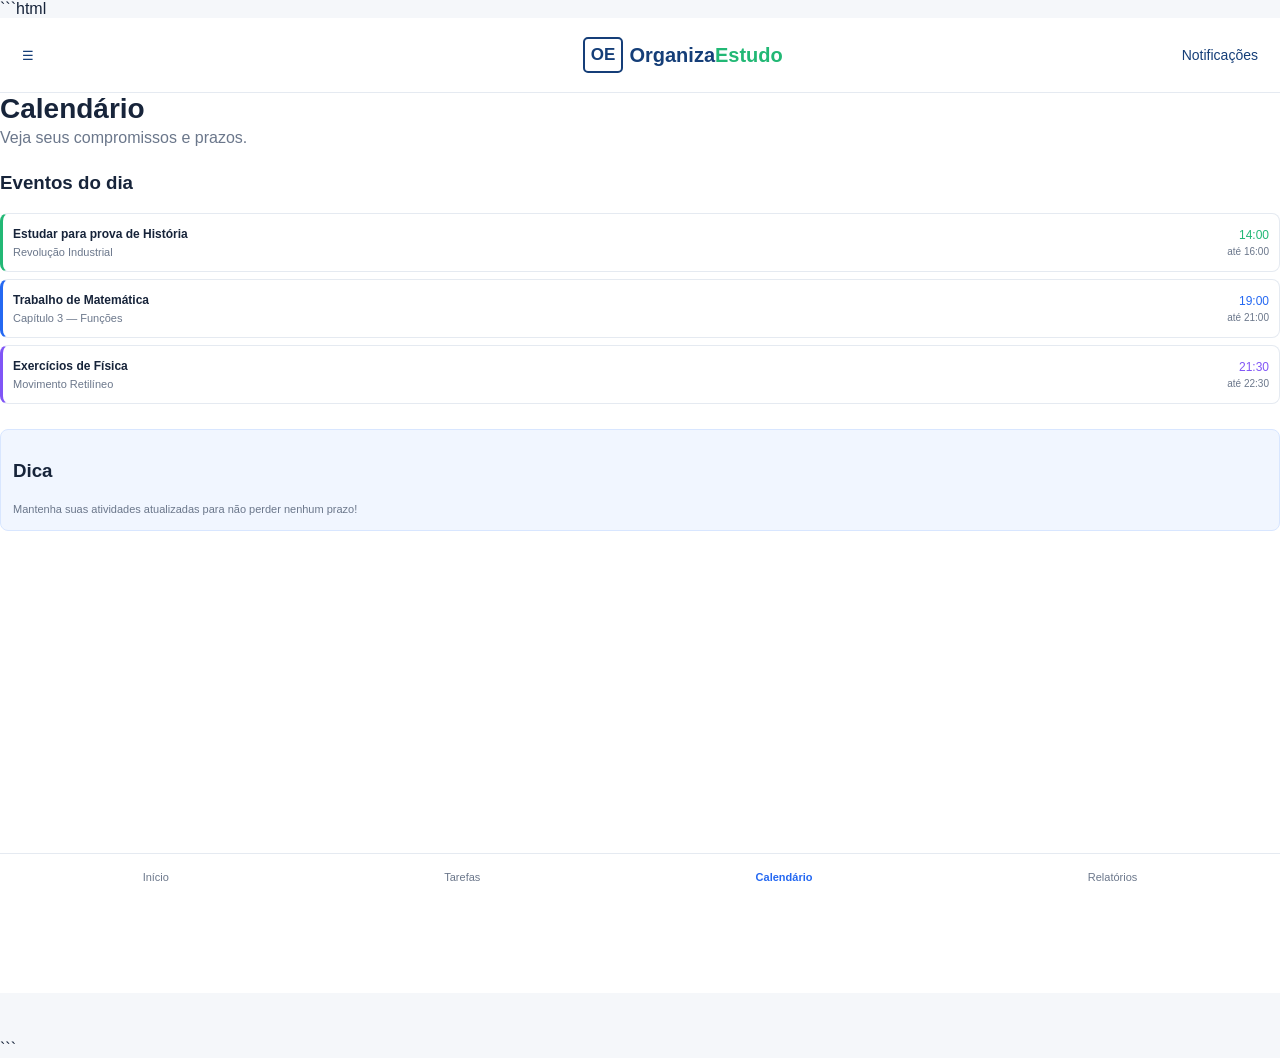
==== relatorio.html @ e1ddf8e2 "uv" ====
```html
<!DOCTYPE html>
<html lang="pt-BR">
<head>
    <meta charset="UTF-8">
    <meta name="viewport" content="width=device-width, initial-scale=1.0">
    <title>Calendário - OrganizaEstudo</title>
    <link rel="stylesheet" href="calendario.css">
</head>
<body>

    <header>
        <button id="menu">☰</button>

        <div class="logo">
            <span class="desenho">OE</span>
            <h2>Organiza<span>Estudo</span></h2>
        </div>

        <button id="sino">Notificações</button>
    </header>

    <main>
        <h1>Calendário</h1>
        <p class="subtitulo">Veja seus compromissos e prazos.</p>

        <section class="eventos">
            <h3>Eventos do dia</h3>

            <div class="evento verde">
                <div class="informacoes">
                    <strong>Estudar para prova de História</strong>
                    <p>Revolução Industrial</p>
                </div>

                <div class="horario">
                    <span>14:00</span>
                    <small>até 16:00</small>
                </div>
            </div>

            <div class="evento azul">
                <div class="informacoes">
                    <strong>Trabalho de Matemática</strong>
                    <p>Capítulo 3 — Funções</p>
                </div>

                <div class="horario">
                    <span>19:00</span>
                    <small>até 21:00</small>
                </div>
            </div>

            <div class="evento roxo">
                <div class="informacoes">
                    <strong>Exercícios de Física</strong>
                    <p>Movimento Retilíneo</p>
                </div>

                <div class="horario">
                    <span>21:30</span>
                    <small>até 22:30</small>
                </div>
            </div>
        </section>

        <section class="dica">
            <h3>Dica</h3>
            <p>Mantenha suas atividades atualizadas para não perder nenhum prazo!</p>
        </section>

    </main>

    <footer>
        <button onclick="location.href='index.html'">Início</button>
        <button onclick="location.href='tarefas.html'">Tarefas</button>
        <button class="ativo">Calendário</button>
        <button id="relatorios">Relatórios</button>
    </footer>

    <script src="calendario.js"></script>
</body>
</html>
```
---- calendario.css ----
* {
    box-sizing: border-box;
}

body {
    margin: 0;
    font-family: Arial, sans-serif;
    color: #17243a;
    background: #f5f7fa;
}

header {
    background: white;
    display: flex;
    align-items: center;
    justify-content: space-between;
    border-bottom: 1px solid #ddd;
}

button {
    cursor: pointer;
    font-family: Arial, sans-serif;
}

header button {
    background: white;
    border: none;
    color: #153e78;
}

.logo {
    height: 50px;
    width: 50px;

    display: flex;
    align-items: center;
    gap: 8px;
}

.logo h2 {
    font-size: 20px;
    margin: 0;
    color: #153e78;
}

.logo h2 span {
    color: #22b875;
}

.logo img {
    width: 100%;
    height: 100%;
}
.desenho {
    border: 2px solid #153e78;
    border-radius: 5px;
    font-weight: bold;
    color: #153e78;
}

header {
    display: flex;
    align-items: center;
    justify-content: space-between;
    padding: 12px 16px;
    background: white;
    border-bottom: 1px solid #e5eaf1;
}

header button {
    border: none;
    background: white;
    color: #153e78;
}

#sino {
    font-size: 14px;
}

.logo {
    display: flex;
    align-items: center;
    gap: 6px;
}

.desenho {
    border: 2px solid #153e78;
    padding: 6px;
    border-radius: 5px;
    font-weight: bold;
    color: #153e78;
    font-size: 17px;
}

.logo h2 {
    font-size: 20px;
    margin: 0;
    color: #153e78;
}

.logo h2 span {
    color: #22b875;
}

main {
    width: 100%;
    max-width: none;
    min-height: calc(100vh - 100px);
    margin: 0;
    margin-top:0;
    background: white;
    min-height: 100vh;
}

h1 {
    font-size: 28px;
    margin: 0 0 4px;
}

.subtitulo {
    color: #6b778b;
    font-size: 16px;
    margin: 0 0 25px;
}

.titulo {
    font-size: 18px;
    margin: 0 0 8px;
}

.data {
    color: #2468f2;
    font-size: 15px;
    margin-bottom: 12px;
}

.evento {
    display: flex;
    align-items: center;
    gap: 10px;
    padding: 13px 10px;
    margin-bottom: 7px;
    border: 1px solid #e5eaf1;
    border-left: 3px solid;
    border-radius: 8px;
}

.evento .icone {
    width: 30px;
    height: 30px;
    display: flex;
    align-items: center;
    justify-content: center;
    border-radius: 50%;
    font-size: 21px;
    flex-shrink: 0;
}

.verde {
    border-left-color: #22b875;
}

.verde .icone {
    background: #e2f7ec;
    color: #22b875;
}

.azul {
    border-left-color: #2468f2;
}

.azul .icone {
    background: #e7f0ff;
    color: #2468f2;
}

.roxo {
    border-left-color: #8055f6;
}

.roxo .icone {
    background: #f0eaff;
    color: #8055f6;
}

.informacoes {
    flex: 1;
    min-width: 0;
}

.informacoes strong {
    display: block;
    font-size: 12px;
    margin-bottom: 5px;
}

.informacoes p {
    margin: 0;
    color: #6b778b;
    font-size: 11px;
}

.horario {
    display: flex;
    flex-direction: column;
    align-items: flex-end;
    gap: 4px;
    white-space: nowrap;
}

.horario span {
    color: #2468f2;
    font-size: 12px;
}

.verde .horario span {
    color: #22b875;
}

.roxo .horario span {
    color: #8055f6;
}

.horario small {
    color: #6b778b;
    font-size: 10px;
}

.dica {
    margin-top: 25px;
    padding: 12px;
    background: #f1f6ff;
    border: 1px solid #d8e6ff;
    border-radius: 8px;
}

.dica strong {
    font-size: 13px;
    color: #2468f2;
}

.dica p {
    margin: 5px 0 0;
    color: #6b778b;
    font-size: 11px;
    line-height: 1.5;
}

footer {
    display: flex;
    justify-content: space-around;
    align-items: center;
    padding: 12px 5px;
    background: white;
    border-top: 1px solid #e5eaf1;
    position: sticky;
    bottom: 0;
}

footer button {
    border: none;
    background: white;
    color: #6b778b;
    font-size: 11px;
    padding: 5px;
}

footer .ativo {
    color: #2468f2;
    font-weight: bold;
}

@media (max-width: 380px) {
    main {
        padding: 18px 10px;
    }

    .logo h2 {
        font-size: 15px;
    }

    .evento {
        gap: 7px;
        padding: 11px 7px;
    }

    .informacoes strong {
        font-size: 11px;
    }

    .informacoes p {
        font-size: 10px;
    }

    .horario span {
        font-size: 11px;
    }
}
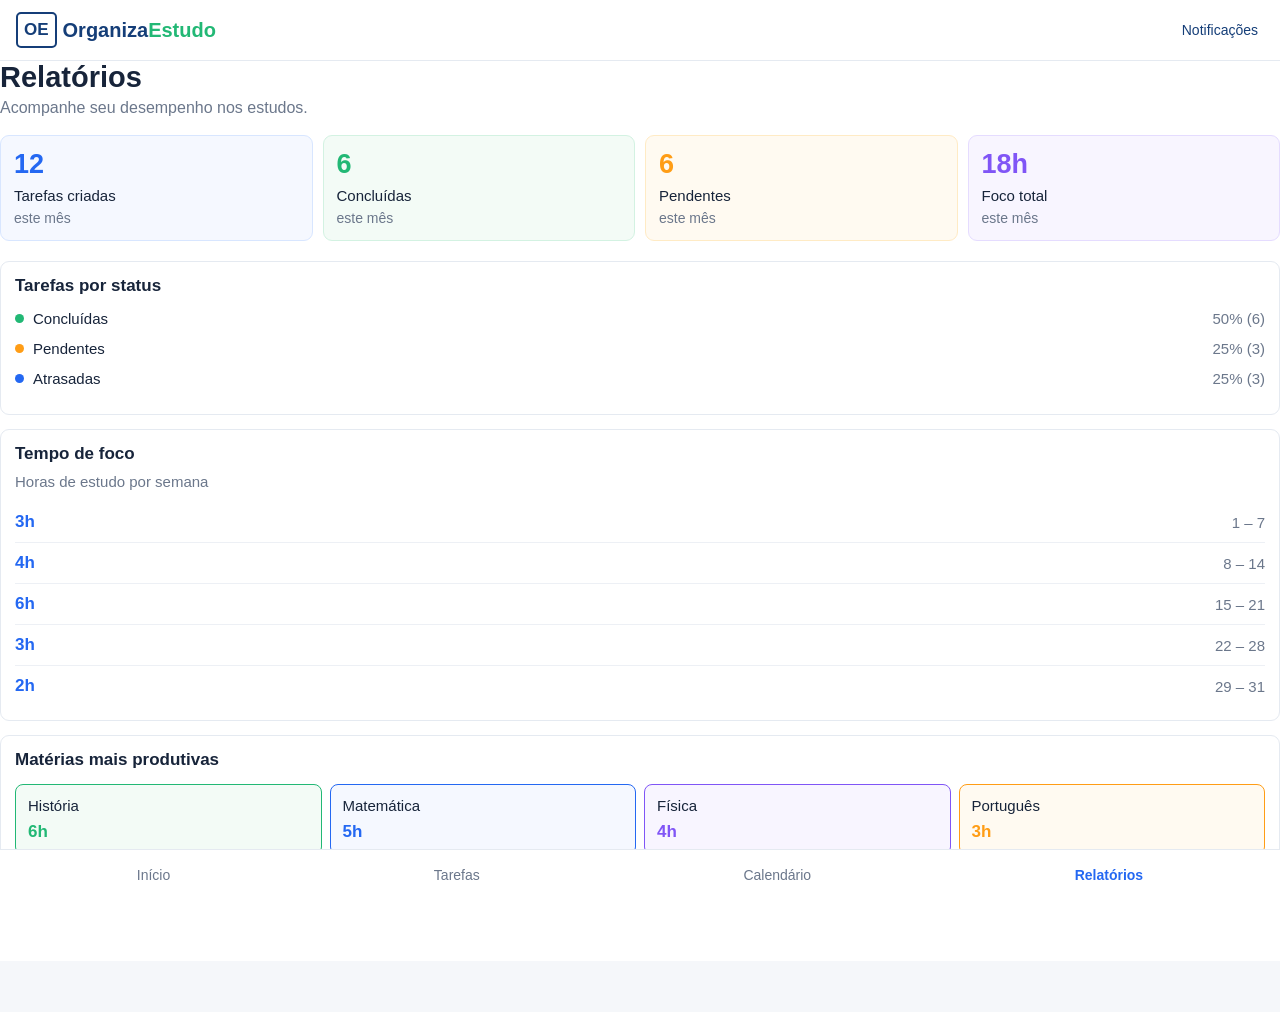
==== commit b6c1a1c6: "Oi" ====
--- a/relatorio.html
+++ b/relatorio.html
@@ -1,17 +1,13 @@
-```html
 <!DOCTYPE html>
 <html lang="pt-BR">
 <head>
     <meta charset="UTF-8">
     <meta name="viewport" content="width=device-width, initial-scale=1.0">
-    <title>Calendário - OrganizaEstudo</title>
-    <link rel="stylesheet" href="calendario.css">
+     <link rel="stylesheet" href="relatorio.css">
 </head>
 <body>
 
     <header>
-        <button id="menu">☰</button>
-
         <div class="logo">
             <span class="desenho">OE</span>
             <h2>Organiza<span>Estudo</span></h2>
@@ -21,52 +17,123 @@
     </header>
 
     <main>
-        <h1>Calendário</h1>
-        <p class="subtitulo">Veja seus compromissos e prazos.</p>
+        <h1>Relatórios</h1>
+        <p class="subtitulo">Acompanhe seu desempenho nos estudos.</p>
 
-        <section class="eventos">
-            <h3>Eventos do dia</h3>
+        <section class="resumo">
 
-            <div class="evento verde">
-                <div class="informacoes">
-                    <strong>Estudar para prova de História</strong>
-                    <p>Revolução Industrial</p>
+            <div class="cartao azul">
+                <h2>12</h2>
+                <p>Tarefas criadas</p>
+                <small>este mês</small>
+            </div>
+
+            <div class="cartao verde">
+                <h2>6</h2>
+                <p>Concluídas</p>
+                <small>este mês</small>
+            </div>
+
+            <div class="cartao laranja">
+                <h2>6</h2>
+                <p>Pendentes</p>
+                <small>este mês</small>
+            </div>
+
+            <div class="cartao roxo">
+                <h2>18h</h2>
+                <p>Foco total</p>
+                <small>este mês</small>
+            </div>
+
+        </section>
+
+        <section class="bloco">
+            <h3>Tarefas por status</h3>
+
+            <div class="status">
+                <div>
+                    <span class="bolinha verde-bolinha"></span>
+                    <p>Concluídas</p>
+                </div>
+                <strong>50% (6)</strong>
+            </div>
+
+            <div class="status">
+                <div>
+                    <span class="bolinha laranja-bolinha"></span>
+                    <p>Pendentes</p>
+                </div>
+                <strong>25% (3)</strong>
+            </div>
+
+            <div class="status">
+                <div>
+                    <span class="bolinha azul-bolinha"></span>
+                    <p>Atrasadas</p>
+                </div>
+                <strong>25% (3)</strong>
+            </div>
+        </section>
+
+        <section class="bloco">
+            <h3>Tempo de foco</h3>
+            <p class="descricao">Horas de estudo por semana</p>
+
+            <div class="tempo">
+                <div>
+                    <span>3h</span>
+                    <p>1 – 7</p>
                 </div>
 
-                <div class="horario">
-                    <span>14:00</span>
-                    <small>até 16:00</small>
-                </div>
-            </div>
-
-            <div class="evento azul">
-                <div class="informacoes">
-                    <strong>Trabalho de Matemática</strong>
-                    <p>Capítulo 3 — Funções</p>
+                <div>
+                    <span>4h</span>
+                    <p>8 – 14</p>
                 </div>
 
-                <div class="horario">
-                    <span>19:00</span>
-                    <small>até 21:00</small>
-                </div>
-            </div>
-
-            <div class="evento roxo">
-                <div class="informacoes">
-                    <strong>Exercícios de Física</strong>
-                    <p>Movimento Retilíneo</p>
+                <div>
+                    <span>6h</span>
+                    <p>15 – 21</p>
                 </div>
 
-                <div class="horario">
-                    <span>21:30</span>
-                    <small>até 22:30</small>
+                <div>
+                    <span>3h</span>
+                    <p>22 – 28</p>
+                </div>
+
+                <div>
+                    <span>2h</span>
+                    <p>29 – 31</p>
                 </div>
             </div>
         </section>
 
-        <section class="dica">
-            <h3>Dica</h3>
-            <p>Mantenha suas atividades atualizadas para não perder nenhum prazo!</p>
+        <section class="bloco">
+            <h3>Matérias mais produtivas</h3>
+
+            <div class="materias">
+
+                <div class="materia verde">
+                    <strong>História</strong>
+                    <span>6h</span>
+                </div>
+
+                <div class="materia azul">
+                    <strong>Matemática</strong>
+                    <span>5h</span>
+                </div>
+
+                <div class="materia roxo">
+                    <strong>Física</strong>
+                    <span>4h</span>
+                </div>
+
+                <div class="materia laranja">
+                    <strong>Português</strong>
+                    <span>3h</span>
+                </div>
+
+            </div>
         </section>
 
     </main>
@@ -74,11 +141,10 @@
     <footer>
         <button onclick="location.href='index.html'">Início</button>
         <button onclick="location.href='tarefas.html'">Tarefas</button>
-        <button class="ativo">Calendário</button>
-        <button id="relatorios">Relatórios</button>
+        <button onclick="location.href='calendario.html'">Calendário</button>
+        <button class="ativo">Relatórios</button>
     </footer>
 
-    <script src="calendario.js"></script>
+    <script src="relatorios.js"></script>
 </body>
-</html>
-```+</html>
--- a/relatorio.css
+++ b/relatorio.css
@@ -0,0 +1,329 @@
+* {
+    box-sizing: border-box;
+}
+
+body {
+    margin: 0;
+    font-family: Arial, sans-serif;
+    color: #17243a;
+    background: #f5f7fa;
+}
+
+button {
+    cursor: pointer;
+    font-family: Arial, sans-serif;
+}
+
+/* Cabeçalho */
+
+header {
+    display: flex;
+    align-items: center;
+    justify-content: space-between;
+    padding: 12px 16px;
+    background: white;
+    border-bottom: 1px solid #e5eaf1;
+}
+
+header button {
+    border: none;
+    background: white;
+    color: #153e78;
+}
+
+#menu {
+    font-size: 26px;
+}
+
+#sino {
+    font-size: 14px;
+}
+
+.logo {
+    display: flex;
+    align-items: center;
+    gap: 6px;
+}
+
+.desenho {
+    border: 2px solid #153e78;
+    padding: 6px;
+    border-radius: 5px;
+    color: #153e78;
+    font-size: 17px;
+    font-weight: bold;
+}
+
+.logo h2 {
+    margin: 0;
+    color: #153e78;
+    font-size: 20px;
+}
+
+.logo h2 span {
+    color: #22b875;
+}
+
+/* Conteúdo principal */
+
+main {
+    width: 100%;
+    max-width: none;
+    min-height: calc(100vh - 100px);
+    margin: 0;
+    margin-top:0;
+    background: white;
+    min-height: 100vh;
+}
+
+h1 {
+    font-size: 29px;
+    margin: 0 0 5px;
+}
+
+.subtitulo {
+    margin: 0 0 18px;
+    color: #6b778b;
+    font-size: 16px;
+}
+
+/* Cartões do resumo */
+
+.resumo {
+    display: grid;
+    grid-template-columns: repeat(2, 1fr);
+    gap: 10px;
+    margin-bottom: 20px;
+}
+
+.cartao {
+    padding: 13px;
+    border: 1px solid;
+    border-radius: 9px;
+}
+
+.cartao h2 {
+    margin: 0 0 7px;
+    font-size: 27px;
+}
+
+.cartao p {
+    margin: 0 0 5px;
+    color: #17243a;
+    font-size: 15px;
+}
+
+.cartao small {
+    color: #6b778b;
+    font-size: 14px;
+}
+
+/* Cores */
+
+.azul {
+    color: #2468f2;
+    background: #f5f8ff;
+    border-color: #d8e6ff;
+}
+
+.verde {
+    color: #22b875;
+    background: #f3fbf6;
+    border-color: #d3f2e2;
+}
+
+.laranja {
+    color: #ff9d16;
+    background: #fffaf1;
+    border-color: #ffebc5;
+}
+
+.roxo {
+    color: #8055f6;
+    background: #f8f5ff;
+    border-color: #e5dcff;
+}
+
+/* Blocos de informações */
+
+.bloco {
+    padding: 14px;
+    margin-bottom: 14px;
+    border: 1px solid #e5eaf1;
+    border-radius: 9px;
+}
+
+.bloco h3 {
+    margin: 0 0 14px;
+    font-size: 17px;
+}
+
+/* Status das tarefas */
+
+.status {
+    display: flex;
+    align-items: center;
+    justify-content: space-between;
+    margin: 13px 0;
+    font-size: 15px;
+}
+
+.status div {
+    display: flex;
+    align-items: center;
+    gap: 9px;
+}
+
+.status p {
+    margin: 0;
+}
+
+.status strong {
+    font-weight: normal;
+    color: #6b778b;
+}
+
+.bolinha {
+    width: 9px;
+    height: 9px;
+    border-radius: 50%;
+}
+
+.verde-bolinha {
+    background: #22b875;
+}
+
+.laranja-bolinha {
+    background: #ff9d16;
+}
+
+.azul-bolinha {
+    background: #2468f2;
+}
+
+/* Tempo de estudo */
+
+.descricao {
+    margin: -5px 0 12px;
+    color: #6b778b;
+    font-size: 15px;
+}
+
+.tempo {
+    display: flex;
+    flex-direction: column;
+}
+
+.tempo div {
+    display: flex;
+    justify-content: space-between;
+    align-items: center;
+    padding: 10px 0;
+    border-bottom: 1px solid #edf0f5;
+}
+
+.tempo div:last-child {
+    border-bottom: none;
+}
+
+.tempo span {
+    color: #2468f2;
+    font-size: 17px;
+    font-weight: bold;
+}
+
+.tempo p {
+    margin: 0;
+    color: #6b778b;
+    font-size: 15px;
+}
+
+/* Matérias */
+
+.materias {
+    display: grid;
+    grid-template-columns: repeat(2, 1fr);
+    gap: 8px;
+}
+
+.materia {
+    display: flex;
+    flex-direction: column;
+    gap: 8px;
+    padding: 12px;
+    border: 1px solid;
+    border-radius: 8px;
+}
+
+.materia strong {
+    color: #17243a;
+    font-size: 15px;
+    font-weight: normal;
+}
+
+.materia span {
+    font-size: 17px;
+    font-weight: bold;
+}
+
+/* Menu inferior */
+
+footer {
+    display: flex;
+    justify-content: space-around;
+    align-items: center;
+    padding: 12px 5px;
+    background: white;
+    border-top: 1px solid #e5eaf1;
+    position: sticky;
+    bottom: 0;
+}
+
+footer button {
+    padding: 5px;
+    border: none;
+    background: white;
+    color: #6b778b;
+    font-size: 14px;
+}
+
+footer .ativo {
+    color: #2468f2;
+    font-weight: bold;
+}
+
+/* Ajuste para celular */
+
+@media (max-width: 400px) {
+    main {
+        padding: 18px 12px 25px;
+    }
+
+    .logo h2 {
+        font-size: 15px;
+    }
+
+    #sino {
+        font-size: 10px;
+    }
+
+    .cartao {
+        padding: 10px;
+    }
+
+    .materia {
+        padding: 10px;
+    }
+}
+
+/* Ajuste para telas maiores */
+
+@media (min-width: 600px) {
+    .resumo {
+        grid-template-columns: repeat(4, 1fr);
+    }
+
+    .materias {
+        grid-template-columns: repeat(4, 1fr);
+    }
+}
